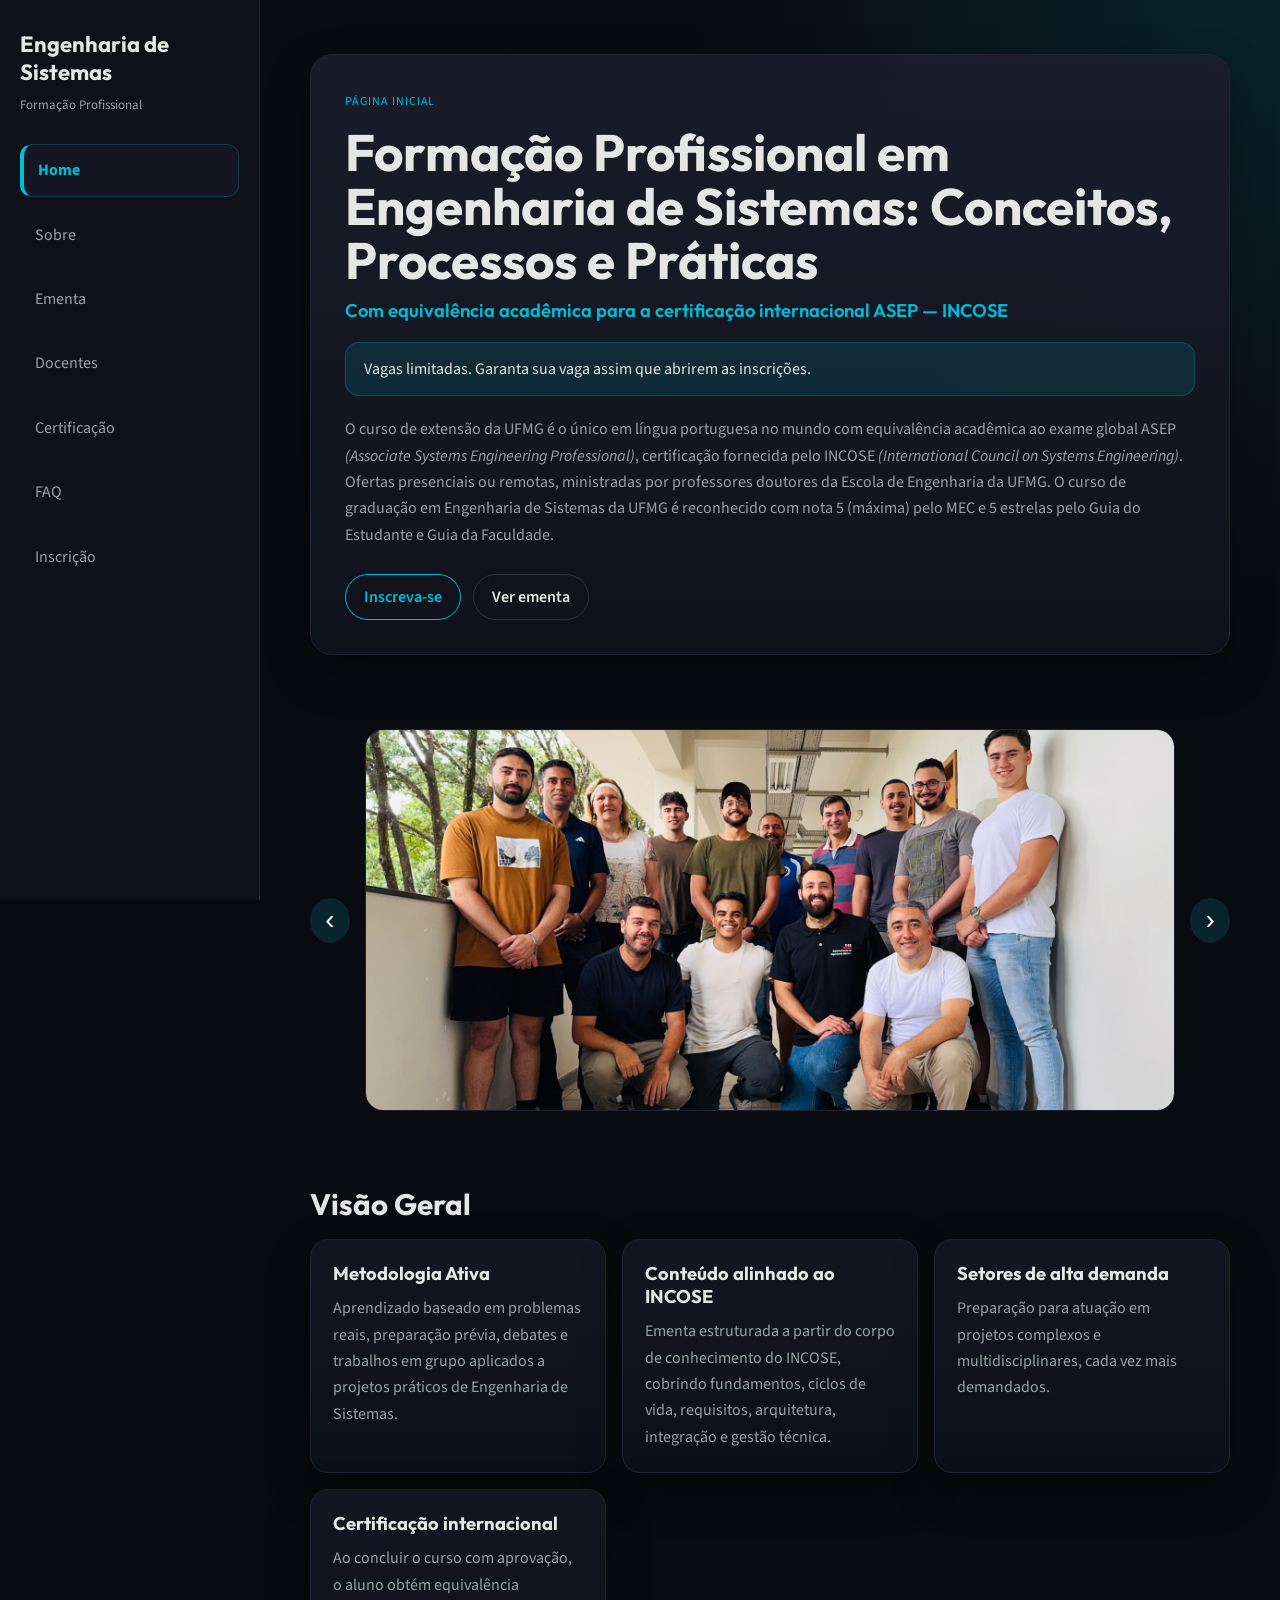
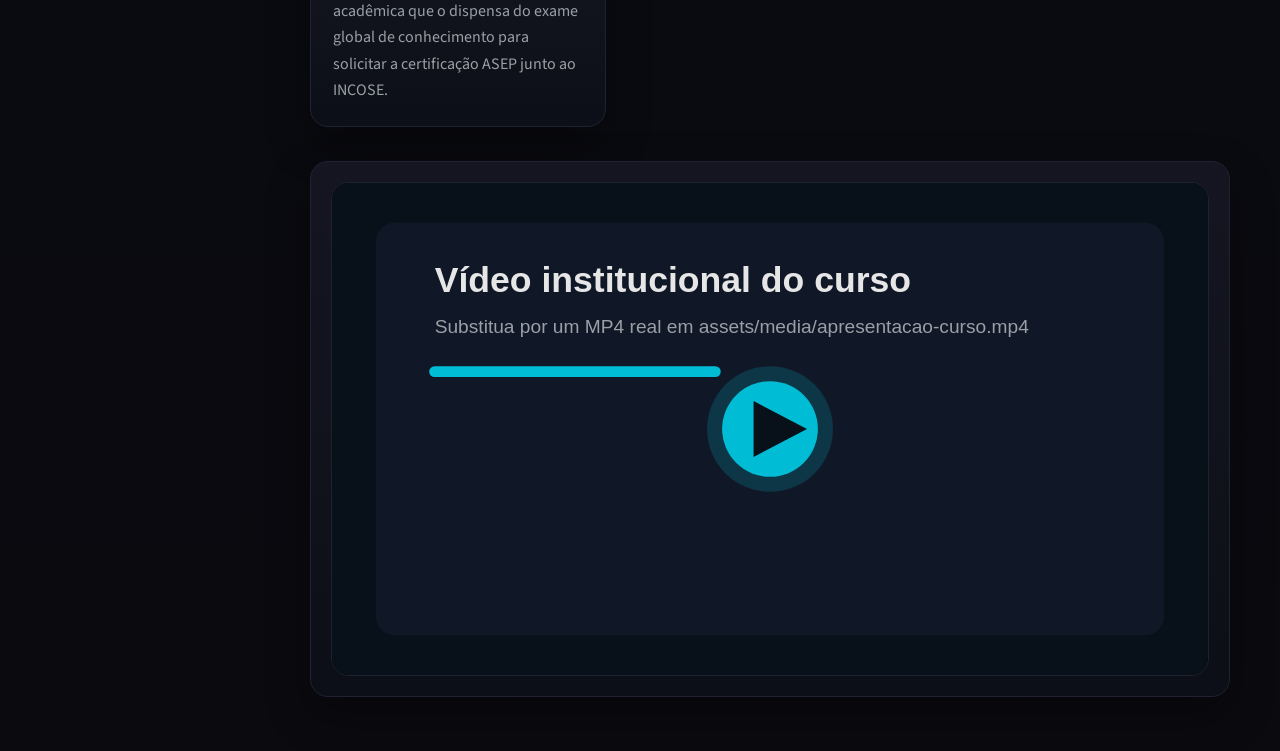
==== index.html @ 612071b4 "Desenvolvimento inicial feito pelo Gabriel" ====
<!DOCTYPE html>
<html lang="pt-BR">
<head>
<meta charset="UTF-8">
<meta name="viewport" content="width=device-width, initial-scale=1.0">
<title>Formação Profissional em Engenharia de Sistemas</title>
<link href="https://fonts.googleapis.com/css2?family=Outfit:wght@400;600;700&family=Source+Sans+3:wght@300;400;600&display=swap" rel="stylesheet">
<link rel="stylesheet" href="assets/css/style.css">
</head>
<body>

<button class="mobile-menu-toggle" type="button" aria-label="Abrir menu">Menu</button>

<aside class="sidebar" id="sidebar">
  <div class="logo">Engenharia de Sistemas</div>
  <div class="subtitle">Formação Profissional</div>

  <ul class="menu">
    <li><a class="active" href="index.html">Home</a></li>
    <li><a href="sobre.html">Sobre</a></li>
    <li><a href="ementa.html">Ementa</a></li>
    <li><a href="docente.html">Docentes</a></li>
    <li><a href="certificacao.html">Certificação</a></li>
    <li><a href="faq.html">FAQ</a></li>
    <li><a href="inscricao.html">Inscrição</a></li>
  </ul>
</aside>

<main class="main">
  <div class="container">
    <div class="content-column">
      <section class="hero visible">
        <span class="eyebrow">Página inicial</span>
        <h1>Formação Profissional em Engenharia de Sistemas: Conceitos, Processos e Práticas</h1>
        <h3>Com equivalência acadêmica para a certificação internacional ASEP — INCOSE</h3>

        <div class="alert">
          Vagas limitadas. Garanta sua vaga assim que abrirem as inscrições.
        </div>

        <p class="lead">
          O curso de extensão da UFMG é o único em língua portuguesa no mundo com equivalência acadêmica ao exame global ASEP <i>(Associate Systems Engineering Professional)</i>, certificação fornecida pelo INCOSE <i>(International Council on Systems Engineering)</i>. Ofertas presenciais ou remotas, ministradas por professores doutores da Escola de Engenharia da UFMG. 
          O curso de graduação em Engenharia de Sistemas da UFMG é reconhecido com nota 5 (máxima) pelo MEC e 5 estrelas pelo Guia do Estudante e Guia da Faculdade.
        </p>

        <div class="actions">
          <a href="inscricao.html" class="btn">Inscreva-se</a>
          <a href="ementa.html" class="btn btn-secondary">Ver ementa</a>
        </div>
      </section>

      <section class="media-section">
        <div class="media-carousel" aria-label="Galeria de imagens do curso">
          
          <button class="carousel-btn prev" type="button" aria-label="Imagem anterior">
            ‹
          </button>
      
          <div class="carousel-track-wrapper">
            <div class="carousel-track">
              
              <article class="media-card">
                <img src="assets/media/1.svg" alt="Ilustração do curso com alunos, docente e trilha formativa">
              </article>
      
              <article class="media-card">
                <img src="assets/media/2.svg" alt="Ilustração de laboratório e integração de sistemas">
              </article>
      
              <article class="media-card">
                <img src="assets/media/3.svg" alt="Imagem adicional do curso">
              </article>
      
              <article class="media-card">
                <img src="assets/media/4.svg" alt="Outra ilustração sobre engenharia de sistemas">
              </article>
      
            </div>
          </div>
      
          <button class="carousel-btn next" type="button" aria-label="Próxima imagem">
            ›
          </button>
      
        </div>
      </section>

      <section>
        <h2>Visão Geral</h2>
        <div class="grid grid-2">
          <article class="card">
            <h3>Metodologia Ativa</h3>
            <p>Aprendizado baseado em problemas reais, preparação prévia, debates e trabalhos em grupo aplicados a projetos práticos de Engenharia de Sistemas.</p>
          </article>
          <article class="card">
            <h3>Conteúdo alinhado ao INCOSE</h3>
            <p>Ementa estruturada a partir do corpo de conhecimento do INCOSE, cobrindo fundamentos, ciclos de vida, requisitos, arquitetura, integração e gestão técnica.</p>
          </article>
          <article class="card">
            <h3>Setores de alta demanda</h3>
            <p>Preparação para atuação em projetos complexos e multidisciplinares, cada vez mais demandados.</p>
          </article>
          <article class="card">
            <h3>Certificação internacional</h3>
            <p>Ao concluir o curso com aprovação, o aluno obtém equivalência acadêmica que o dispensa do exame global de conhecimento para solicitar a certificação ASEP junto ao INCOSE.</p>
          </article>
        </div>
      </section>

      <section>
        <div class="video-showcase card">
          <div class="video-frame">
            <video autoplay muted playsinline loop preload="auto" poster="assets/media/video-poster.svg">
              <source src="assets/media/apresentacao-curso-sem-audio.mp4" type="video/mp4">
            </video>
          </div>
        </div>
      </section>
    </div>

      <!-- <aside class="info-sidebar">
        <div class="info-panel">
          <span class="eyebrow">Informações rápidas</span>
          <div class="next-class-card">
            <span class="next-class-label">Próxima turma</span>
            <h3>Inscrições para 2026/2</h3>
            <p>Em breve mais informações.</p>
          </div>
          <div class="info-list">
            <article class="info-item">
              <span>Período</span>
              <strong>28/02/2026 a 11/07/2026</strong>
            </article>
            <article class="info-item">
              <span>Horário</span>
              <strong>Sábados, 9h às 13h</strong>
            </article>
            <article class="info-item">
              <span>Local</span>
              <strong>Sala 1034 – Escola de Engenharia UFMG - Av. Pres. Antônio Carlos, 6627, Pampulha, Belo Horizonte, MG</strong>
            </article>
            <article class="info-item">
              <span>Formato</span>
              <strong>Presencial</strong>
            </article>
          </div>
        </div>
      </aside> -->
    </div>
  </main>

<script src="assets/js/main.js"></script>
</body>
</html>
---- assets/css/style.css ----
:root {
  --bg: #0a0a0f;
  --bg-soft: #10131c;
  --sidebar: rgba(17, 18, 26, 0.96);

  --card: #151622;
  --card-strong: #1b1d2c;

  --accent: #00bcd4;
  --accent-soft: rgba(0, 188, 212, 0.12);

  --text: #e6e6e6;
  --muted: #9aa0a6;

  --border: #1f2230;
  --shadow: 0 18px 45px rgba(0, 0, 0, 0.28);

  --radius: 18px;
  --radius-soft: 14px;
}

/* ===========================
   RESET GLOBAL
=========================== */

* {
  margin: 0;
  padding: 0;
  box-sizing: border-box;
}

html {
  scroll-behavior: smooth;
}

body {
  font-family: "Source Sans 3", sans-serif;
  background:
    radial-gradient(circle at top right, rgba(0, 188, 212, 0.14), transparent 22%),
    linear-gradient(180deg, #090b10 0%, var(--bg) 100%);
  color: var(--text);
  display: flex;
  min-height: 100vh;
}

/* Imagens padrão */
img {
  max-width: 100%;
  height: auto;
  display: block;
}

/* ===========================
   MENU MOBILE
=========================== */

.mobile-menu-toggle {
  display: none;
  position: fixed;
  top: 18px;
  right: 18px;
  z-index: 1100;

  border: 1px solid rgba(0, 188, 212, 0.55);
  background: rgba(17, 18, 26, 0.92);
  color: var(--accent);

  padding: 10px 14px;
  border-radius: 999px;
  font: inherit;
  cursor: pointer;

  box-shadow: 0 12px 30px rgba(0, 0, 0, 0.25);
}

/* ===========================
   SIDEBAR
=========================== */

.sidebar {
  width: 260px;
  min-height: 100vh;
  background: var(--sidebar);
  backdrop-filter: blur(14px);

  border-right: 1px solid var(--border);
  position: fixed;
  padding: 30px 20px;
  z-index: 900;
}

.logo {
  font-family: "Outfit", sans-serif;
  font-size: 22px;
  font-weight: 700;
  margin-bottom: 10px;
  color: var(--text);
}

.subtitle {
  font-size: 13px;
  color: var(--muted);
  margin-bottom: 30px;
  line-height: 1.4;
}

/* Menu */
.menu {
  list-style: none;
}

.menu li + li {
  margin-top: 12px;
}

.menu a {
  display: block;
  padding: 12px 14px;

  border-radius: 12px;
  text-decoration: none;
  color: var(--muted);

  border: 1px solid transparent;
  transition: background 0.25s, color 0.25s, border-color 0.25s, transform 0.25s;
}

.menu a:hover {
  background: rgba(255, 255, 255, 0.05);
  transform: translateX(2px);
}

.menu a.active {
  background: var(--card);
  color: var(--accent);
  font-weight: 700;
  border-color: rgba(0, 188, 212, 0.24);
  border-left: 4px solid var(--accent);
}

/* ===========================
   CONTEÚDO PRINCIPAL
=========================== */

.main {
  margin-left: 260px;
  padding: 54px 50px;
  width: 100%;
}

.container {
  max-width: 980px;
  margin: 0 auto;
}

/* ===========================
   HOME GRID (LAYOUT)
=========================== */

.home-layout {
  max-width: 1240px;
  display: grid;
  grid-template-columns: minmax(0, 1fr) 320px;
  gap: 28px;
  align-items: start;
}

.content-column {
  min-width: 0;
}

.info-sidebar {
  position: sticky;
  top: 32px;
}

.info-panel {
  background: linear-gradient(180deg, rgba(21, 22, 34, 0.96), rgba(11, 14, 22, 0.96));
  border: 1px solid var(--border);
  border-radius: 24px;
  padding: 24px;
  box-shadow: var(--shadow);
}

.info-panel h2 {
  font-size: 1.45rem;
}

.info-list {
  display: grid;
  gap: 12px;
  margin: 18px 0 20px;
}

.info-item {
  padding: 14px 16px;
  border-radius: 16px;
  background: var(--card);
  border: 1px solid rgba(0, 188, 212, 0.12);
}

.info-item span {
  display: block;
  font-size: 0.84rem;
  text-transform: uppercase;
  letter-spacing: 0.04em;
  color: var(--accent);
  margin-bottom: 6px;
}

.info-item strong {
  font-size: 1rem;
  line-height: 1.45;
}

.next-class-card {
  margin-top: 18px;
  padding: 18px;
  border-radius: 18px;
  background:
    radial-gradient(circle at top right, rgba(0, 188, 212, 0.18), transparent 42%),
    linear-gradient(180deg, rgba(0, 188, 212, 0.12), rgba(21, 22, 34, 0.96));
  border: 1px solid rgba(0, 188, 212, 0.22);
}

.next-class-label {
  display: inline-block;
  font-size: 0.76rem;
  text-transform: uppercase;
  letter-spacing: 0.08em;
  color: var(--accent);
  margin-bottom: 8px;
}

.next-class-card h3 {
  margin-bottom: 8px;
}

.next-class-card p {
  margin-bottom: 16px;
}

/* ===========================
   SECTIONS + ANIMAÇÃO
=========================== */

section {
  margin-top: 34px;
  opacity: 0;
  transform: translateY(28px);
  transition: opacity 0.55s ease, transform 0.55s ease;
}

section.visible {
  opacity: 1;
  transform: translateY(0);
}

/* ===========================
   HERO
=========================== */

.hero {
  margin-top: 0;
  background: linear-gradient(180deg, rgba(27, 29, 44, 0.92), rgba(16, 19, 28, 0.88));
  border: 1px solid var(--border);
  box-shadow: var(--shadow);
  padding: 34px;
  border-radius: 22px;
}

.eyebrow {
  display: inline-block;
  font-size: 12px;
  letter-spacing: 0.08em;
  text-transform: uppercase;
  color: var(--accent);
  margin-bottom: 16px;
}

.hero h1,
h1,
h2,
h3 {
  font-family: "Outfit", sans-serif;
}

.hero h1 {
  font-size: clamp(2.1rem, 4vw, 3.4rem);
  line-height: 1.05;
  margin-bottom: 12px;
}

.hero h3 {
  color: var(--accent);
  font-weight: 600;
  margin-bottom: 18px;
}

.lead,
section p,
li {
  color: var(--muted);
  line-height: 1.65;
}

/* ===========================
   BOTÕES
=========================== */

.actions {
  display: flex;
  flex-wrap: wrap;
  gap: 12px;
  margin-top: 26px;
}

.btn {
  padding: 11px 18px;
  border: 1px solid var(--accent);
  color: var(--accent);
  text-decoration: none;
  border-radius: 999px;
  transition: background 0.25s, color 0.25s, transform 0.25s;
  font-weight: 600;
}

.btn:hover {
  background: var(--accent);
  color: #031015;
  transform: translateY(-1px);
}

.btn-secondary {
  border-color: rgba(255, 255, 255, 0.14);
  color: var(--text);
}

.btn-secondary:hover {
  background: var(--card);
  color: var(--text);
}

/* ===========================
   TIPOGRAFIA
=========================== */

h2 {
  font-size: 1.85rem;
  margin-bottom: 16px;
}

h3 {
  font-size: 1.15rem;
  margin-bottom: 10px;
}

/* ===========================
   GRID
=========================== */

.grid {
  display: grid;
  gap: 16px;
}

.grid-2 {
  grid-template-columns: repeat(auto-fit, minmax(250px, 1fr));
}

/* ===========================
   CARD PADRÃO
=========================== */

.card {
  background: linear-gradient(180deg, rgba(21, 22, 34, 0.98), rgba(13, 15, 24, 0.98));
  padding: 22px;
  border-radius: var(--radius);
  border: 1px solid var(--border);
  box-shadow: var(--shadow);
  transition: transform 0.25s, border-color 0.25s;
}

.card:hover {
  border-color: rgba(0, 188, 212, 0.3);
  transform: translateY(-3px);
}

/* Links dentro do card */
.card h3 a {
  color: #ffffff;
  text-decoration: none;
}

.card h3 a:hover {
  text-decoration: underline;
  opacity: 0.85;
}

/* ===========================
   CARD LATERAL COM IMAGEM
=========================== */

.card-side {
  display: grid;
  grid-template-columns: 1.45fr 1fr;
  gap: 22px;
  align-items: center;
}

.card-side .card-text {
  min-width: 0;
}

.card-side .card-image img {
  width: 100%;
  height: 240px;
  object-fit: cover;
  border-radius: 16px;
  border: 1px solid rgba(255, 255, 255, 0.06);
}

/* ===========================
   CARD DE ATENÇÃO
=========================== */

.card-warning {
  background: linear-gradient(180deg, rgba(255, 245, 200, 0.95), rgba(255, 235, 160, 0.9));
  border: 1px solid rgba(255, 210, 80, 0.75);
  box-shadow: 0 18px 45px rgba(0, 0, 0, 0.28);
  color: #2c2300;
}

.card-warning p {
  color: rgba(44, 35, 0, 0.85);
}

.card-warning h3 {
  color: #8a5b00;
  font-weight: 800;
}

.card-warning strong {
  color: #5e3c00;
}

/* ===========================
   GALERIA / MEDIA CARD
=========================== */

.media-gallery {
  display: grid;
  gap: 18px;
}

.media-card {
  overflow: hidden;
  border-radius: 22px;
  border: 1px solid var(--border);
  background: linear-gradient(180deg, rgba(21, 22, 34, 0.98), rgba(13, 15, 24, 0.98));
  box-shadow: var(--shadow);
}

.media-card img {
  transform: translateZ(0);
  -webkit-transform: translateZ(0);
}

.media-card img,
.graphic-panel img {
  width: 100%;
  height: auto;
}

/* Texto da media */
.media-copy {
  padding: 20px 22px 22px;
}

/* ===========================
   VÍDEO
=========================== */

.video-showcase {
  padding: 20px;
}

.video-frame {
  overflow: hidden;
  border-radius: 18px;
  border: 1px solid var(--border);
  background: #07090d;
}

.video-frame video {
  display: block;
  width: 100%;
  aspect-ratio: 16 / 9;
  background: #05070b;
}

.video-copy {
  margin-top: 16px;
}

/* ===========================
   GRÁFICOS / MÉTRICAS
=========================== */

.graphic-panel {
  display: flex;
  flex-direction: column;
  gap: 16px;
}

.mini-metrics {
  display: grid;
  grid-template-columns: repeat(3, 1fr);
  gap: 12px;
}

.mini-metrics div {
  padding: 18px 12px;
  border-radius: 16px;
  text-align: center;
  background: linear-gradient(180deg, rgba(0, 188, 212, 0.12), rgba(255, 255, 255, 0.02));
  border: 1px solid rgba(0, 188, 212, 0.18);
}

.mini-metrics strong {
  display: block;
  font-family: "Outfit", sans-serif;
  font-size: 1.7rem;
  color: var(--accent);
}

.mini-metrics span {
  font-size: 0.9rem;
  color: var(--muted);
}

/* ===========================
   BADGES
=========================== */

.badge-row {
  display: flex;
  flex-wrap: wrap;
  gap: 10px;
  margin-top: 18px;
}

.badge {
  display: inline-block;
  padding: 7px 12px;
  border: 1px solid rgba(0, 188, 212, 0.45);
  background: var(--accent-soft);
  border-radius: 999px;
  font-size: 12px;
  color: var(--accent);
}

/* ===========================
   ALERTA
=========================== */

.alert {
  background: rgba(0, 188, 212, 0.12);
  padding: 15px 18px;
  border-radius: 14px;
  margin-top: 20px;
  margin-bottom: 20px;
  color: var(--text);
  border: 1px solid rgba(0, 188, 212, 0.25);
}

/* ===========================
   LISTAS
=========================== */

.list {
  padding-left: 20px;
  margin-top: 8px;
}

.list li + li {
  margin-top: 8px;
}

/* ===========================
   FAQ
=========================== */

.faq-item {
  background: var(--card);
  border: 1px solid var(--border);
  border-radius: 14px;
  padding: 16px 18px;
  cursor: pointer;
  box-shadow: var(--shadow);
  transition: transform 0.25s, border-color 0.25s;
}

.faq-item:hover {
  transform: translateY(-2px);
  border-color: rgba(0, 188, 212, 0.25);
}

.faq-item + .faq-item {
  margin-top: 14px;
}

.faq-item h4 {
  font-family: "Outfit", sans-serif;
  font-size: 1rem;
}

.faq-answer {
  max-height: 0;
  overflow: hidden;
  transition: max-height 0.35s ease, margin-top 0.35s ease;
  color: var(--muted);
}

.faq-item.active .faq-answer {
  max-height: 240px;
  margin-top: 12px;
}

.page-intro {
  margin-bottom: 18px;
}

/* ===========================
   DOCENTES
=========================== */

.teacher-list {
  display: flex;
  flex-direction: column;
  gap: 16px;
}

.teacher-item {
  border-radius: 18px;
  overflow: hidden;
  border: 1px solid var(--border);
  background: linear-gradient(180deg, rgba(21, 22, 34, 0.98), rgba(13, 15, 24, 0.98));
  box-shadow: var(--shadow);
  transition: border-color 0.25s, transform 0.25s;
}

.teacher-item:hover {
  border-color: rgba(0, 188, 212, 0.28);
  transform: translateY(-2px);
}

.teacher-summary {
  display: flex;
  align-items: center;
  gap: 14px;
  padding: 16px 18px;
  cursor: pointer;
  list-style: none;
}

.teacher-summary::-webkit-details-marker {
  display: none;
}

.teacher-photo {
  width: 58px;
  height: 58px;
  border-radius: 50%;
  overflow: hidden;
  flex-shrink: 0;
  background: var(--card-strong);
  border: 2px solid rgba(0, 188, 212, 0.22);

  display: flex;
  align-items: center;
  justify-content: center;
}

.teacher-photo img {
  width: 100%;
  height: 100%;
  object-fit: cover;
}

.teacher-basic {
  min-width: 0;
  flex: 1;
}

.teacher-basic h3 {
  margin: 0;
  font-size: 1.05rem;
  color: var(--text);
  white-space: nowrap;
  overflow: hidden;
  text-overflow: ellipsis;
}

.teacher-basic .role {
  margin-top: 4px;
  font-size: 0.9rem;
  color: var(--accent);
  opacity: 0.85;
  white-space: nowrap;
  overflow: hidden;
  text-overflow: ellipsis;
}

.teacher-details {
  padding: 0 18px 18px 18px;
  color: var(--muted);
  line-height: 1.65;
}

.teacher-details p {
  margin-bottom: 12px;
}

.teacher-link a {
  color: var(--accent);
  text-decoration: none;
  word-break: break-word;
}

.teacher-link a:hover {
  text-decoration: underline;
}

.teacher-item[open] .teacher-summary {
  border-bottom: 1px solid rgba(255, 255, 255, 0.06);
}

/* ===========================
   TIMELINE
=========================== */

.timeline {
  display: flex;
  flex-direction: column;
  gap: 18px;
  margin-top: 10px;
}

.timeline-item {
  display: flex;
  align-items: flex-start;
  gap: 14px;
}

.timeline-dot {
  width: 12px;
  height: 12px;
  border-radius: 999px;
  background: var(--accent);
  margin-top: 6px;
  flex-shrink: 0;
}

.timeline-line {
  height: 1px;
  background: rgba(255, 255, 255, 0.08);
  margin-left: 6px;
}

.timeline-content h3 {
  margin: 0;
  font-size: 1.05rem;
}

.timeline-content p {
  margin: 4px 0 0;
  color: var(--muted);
}

/* ===========================
   PREÇO / DIVISOR
=========================== */

.price {
  font-size: 1.4rem;
  margin-top: 10px;
  margin-bottom: 8px;
}

.divider {
  height: 1px;
  width: 100%;
  background: rgba(255, 255, 255, 0.08);
  margin: 14px 0;
}

/* ===========================
   CHECKLIST / PARCELAS
=========================== */

.checklist {
  list-style: none;
  padding: 0;
  margin: 0;
  display: grid;
  gap: 10px;
}

.checklist li {
  display: flex;
  gap: 10px;
  align-items: flex-start;
  color: var(--muted);
  line-height: 1.4;
}

.checklist li::before {
  content: "✔";
  color: var(--accent);
  font-weight: 700;
}

.installments {
  display: grid;
  gap: 10px;
  margin-top: 16px;
}

.installment {
  display: flex;
  justify-content: space-between;
  align-items: center;
  padding: 10px 12px;
  border-radius: 12px;
  background: rgba(255, 255, 255, 0.04);
  border: 1px solid rgba(255, 255, 255, 0.06);
  font-size: 0.95rem;
}

.installment span {
  color: var(--muted);
}

/* ===========================
   CARROSSEL DE IMAGENS
=========================== */

.media-section {
  width: 100%;
  padding: 40px 0;
}

.media-carousel {
  width: 100%;
  max-width: 1100px;
  margin: auto;
  position: relative;

  display: flex;
  align-items: center;
  gap: 15px;
}

.carousel-track-wrapper {
  overflow: hidden;
  width: 100%;
  border-radius: 18px;
  -webkit-transform: translateZ(0);
}

.carousel-track {
  display: flex;
  gap: 20px;
  transition: transform 0.5s ease;
}

.media-card {
  min-width: 100%;
  flex-shrink: 0;
  border-radius: 18px;
  overflow: hidden;
  background: rgba(255, 255, 255, 0.03);
}

.media-card img {
  width: 100%;
  height: 380px;
  object-fit: cover;
}

/* Botões do carrossel */
.carousel-btn {
  width: 45px;
  height: 45px;
  border-radius: 50%;
  border: none;
  cursor: pointer;
  font-size: 28px;

  background: rgba(0, 188, 212, 0.15);
  color: white;

  transition: 0.3s;
}

.carousel-btn:hover {
  background: rgba(0, 188, 212, 0.35);
}

/* ===========================
   EQUIVALÊNCIA IMG
=========================== */

.equivalencia-img {
  width: 100%;
  max-width: 100%;
  margin-top: 18px;

  background: var(--card);
  border: 1px solid rgba(255, 255, 255, 0.08);
  border-radius: 18px;
  padding: 18px;

  display: flex;
  justify-content: center;
  align-items: center;

  overflow: hidden;
}

.equivalencia-img img {
  width: 100%;
  max-width: 900px;
  max-height: 520px;
  object-fit: contain;
}

/* ===========================
   MÓDULOS
=========================== */

.grid-modulos {
  display: grid;
  grid-template-columns: repeat(2, minmax(0, 1fr));
  gap: 14px;
  padding: 4px 0 8px;
}

.card-modulo {
  background: #ffffff;
  border: 0.5px solid #e0e0e0;
  border-radius: 12px;
  padding: 1rem 1.25rem;
  border-top: 3px solid var(--accent);
}

.card-modulo h3 {
  font-size: 14px;
  font-weight: 500;
  margin: 0 0 10px;
  color: #1a1a1a;
  line-height: 1.4;
}

.card-modulo ul {
  margin: 0;
  padding: 0;
  list-style: none;

  display: flex;
  flex-direction: column;
  gap: 6px;
}

.card-modulo ul li {
  font-size: 13px;
  color: #555555;
  padding-left: 14px;
  position: relative;
  line-height: 1.4;
}

.card-modulo ul li::before {
  content: "";
  position: absolute;
  left: 0;
  top: 7px;
  width: 5px;
  height: 5px;
  border-radius: 50%;
  background: var(--accent);
  opacity: 0.7;
}

.card-modulo-full {
  grid-column: 1 / -1;
}

.card-modulo-full ul {
  display: grid;
  grid-template-columns: repeat(2, minmax(0, 1fr));
  gap: 6px 24px;
}

.contact-grid {
  display: grid;
  grid-template-columns: repeat(3, 1fr);
  gap: 14px;
  margin-top: 14px;
}

.contact-card {
  display: flex;
  align-items: center;
  gap: 12px;
  padding: 16px 16px;
  border-radius: 16px;
  background: rgba(255, 255, 255, 0.04);
  border: 1px solid rgba(255, 255, 255, 0.08);
  text-decoration: none;
  transition: transform 0.2s ease, border 0.2s ease, background 0.2s ease;
}

.contact-card:hover {
  transform: translateY(-3px);
  background: rgba(0, 188, 212, 0.08);
  border: 1px solid rgba(0, 188, 212, 0.28);
}

.contact-icon {
  width: 46px;
  height: 46px;
  display: flex;
  align-items: center;
  justify-content: center;
  border-radius: 14px;
  font-size: 20px;
  background: rgba(0, 188, 212, 0.12);
  border: 1px solid rgba(0, 188, 212, 0.22);
  flex-shrink: 0;
}

.contact-info {
  display: flex;
  flex-direction: column;
  gap: 3px;
}

.contact-title {
  font-size: 0.85rem;
  color: rgba(255, 255, 255, 0.7);
}

.contact-info strong {
  font-size: 1rem;
  color: #fff;
  font-weight: 600;
}

.contact-arrow {
  margin-left: auto;
  font-size: 18px;
  color: rgba(0, 188, 212, 0.8);
  opacity: 0.8;
  transition: transform 0.2s ease;
}

.contact-card:hover .contact-arrow {
  transform: translateX(3px);
}

/* Responsivo */
@media (max-width: 900px) {
  .contact-grid {
    grid-template-columns: 1fr;
  }
}

/* ===========================
   RESPONSIVO
=========================== */

@media (max-width: 900px) {
  .home-layout {
      grid-template-columns: 1fr;
  }
  
  .info-sidebar {
      display: none;
  }

  .mobile-menu-toggle {
    display: inline-flex;
  }

  .sidebar {
    transform: translateX(-100%);
    transition: transform 0.25s ease;
    z-index: 1000;
  }

  .sidebar.open {
    transform: translateX(0);
  }

  .main {
    margin-left: 0;
    padding: 76px 20px 28px;
  }

  .hero {
    padding: 24px;
  }

  .mini-metrics {
    grid-template-columns: 1fr;
  }

  .card-side {
    grid-template-columns: 1fr;
  }

  .card-side .card-image img {
    height: 200px;
  }
}

@media (max-width: 768px) {
  .teacher-summary {
    padding: 14px 14px;
  }

  .teacher-photo {
    width: 54px;
    height: 54px;
  }

  .teacher-basic h3 {
    font-size: 1rem;
  }
}

@media (max-width: 600px) {
  .grid-modulos {
    grid-template-columns: 1fr;
  }

  .card-modulo-full ul {
    grid-template-columns: 1fr;
  }
}

@media (max-width: 480px) {
  .teacher-photo {
    width: 50px;
    height: 50px;
  }

  h2 {
    font-size: 1.55rem;
  }
}

@media (max-width: 900px) {
  .info-sidebar {
    display: none !important;
  }
}

@media (max-width: 768px) {
  .media-card img {
    height: auto;
    max-height: 320px;
    object-fit: contain;
    background: #07090d; /* evita fundo vazio feio */
  }
}

/* SAFARI FIX - esconder info sidebar no celular */
@media screen and (max-width: 900px) {
  aside.info-sidebar {
    display: none !important;
    visibility: hidden !important;
    height: 0 !important;
    overflow: hidden !important;
  }
}

/* SAFARI FIX - bug de zoom em imagens com transform */
.carousel-track-wrapper,
.carousel-track,
.media-card img {
  -webkit-transform: translateZ(0);
  transform: translateZ(0);
  -webkit-backface-visibility: hidden;
  backface-visibility: hidden;
}
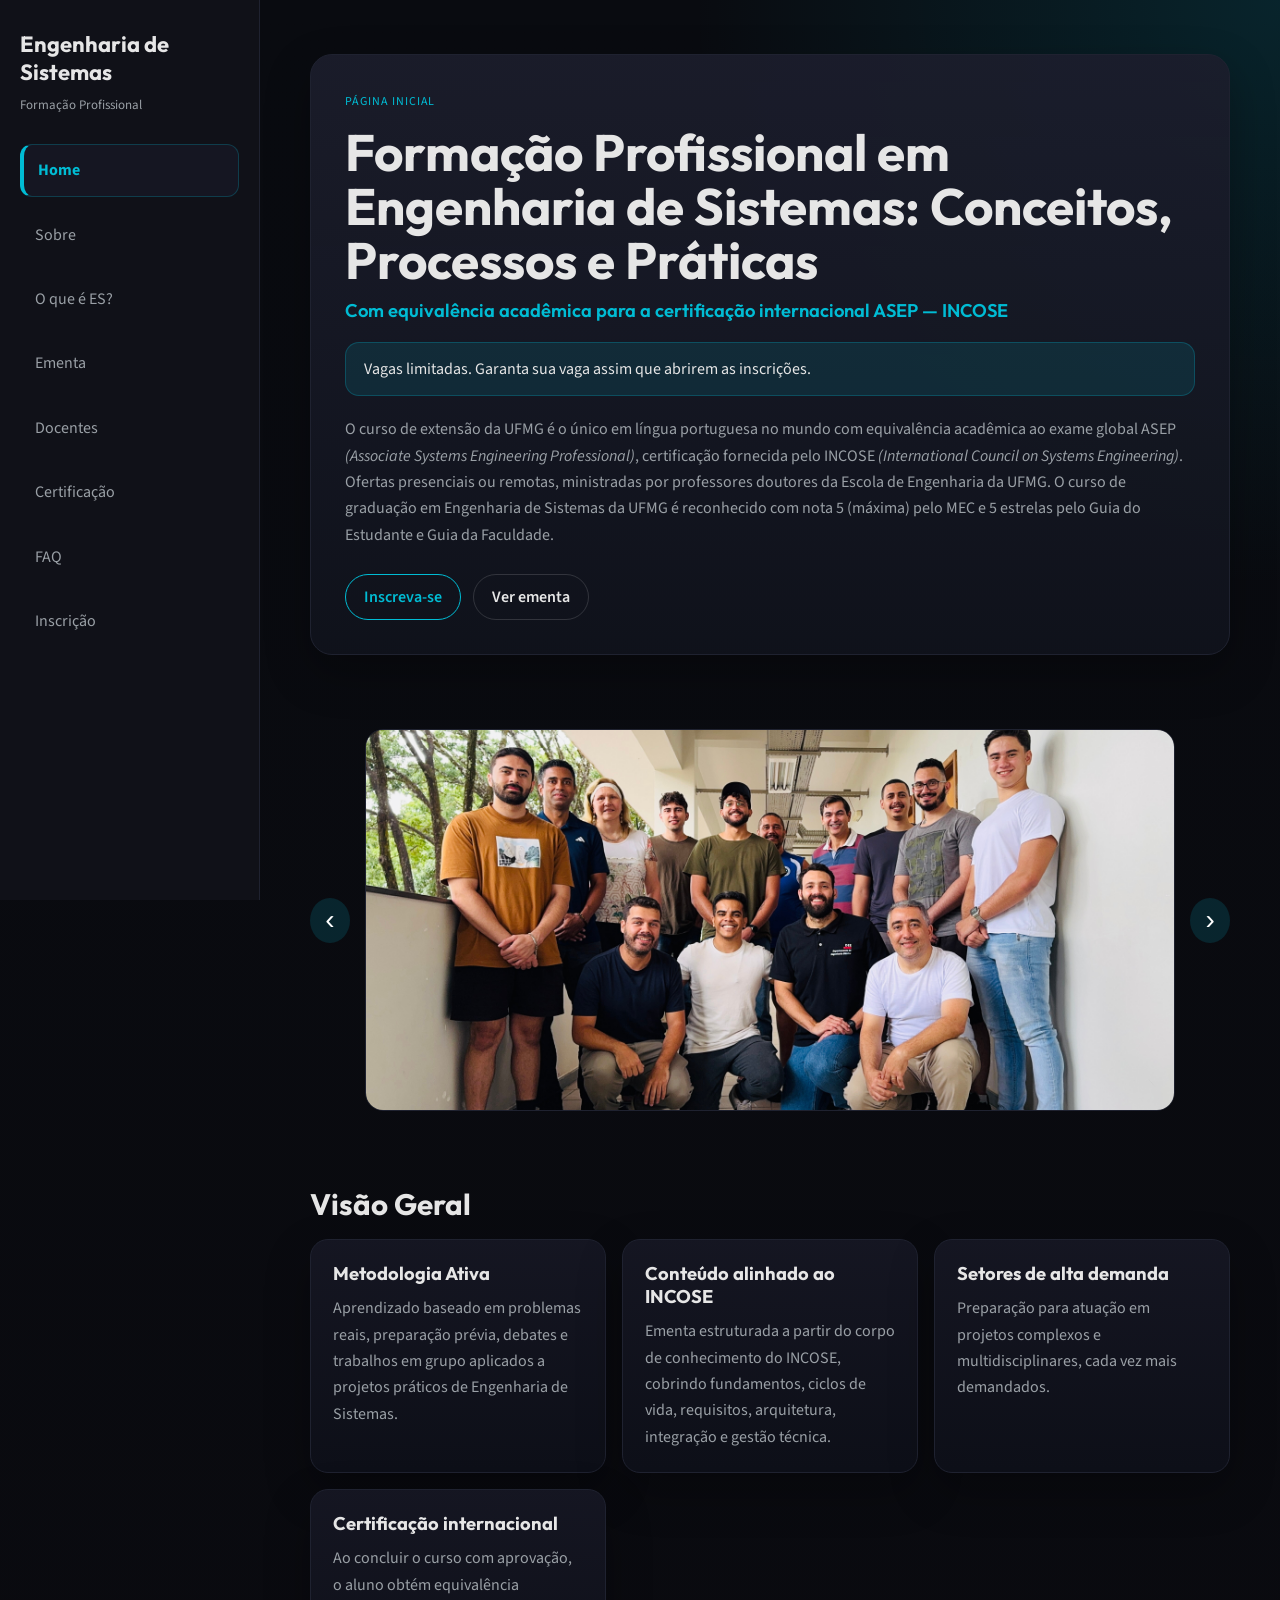
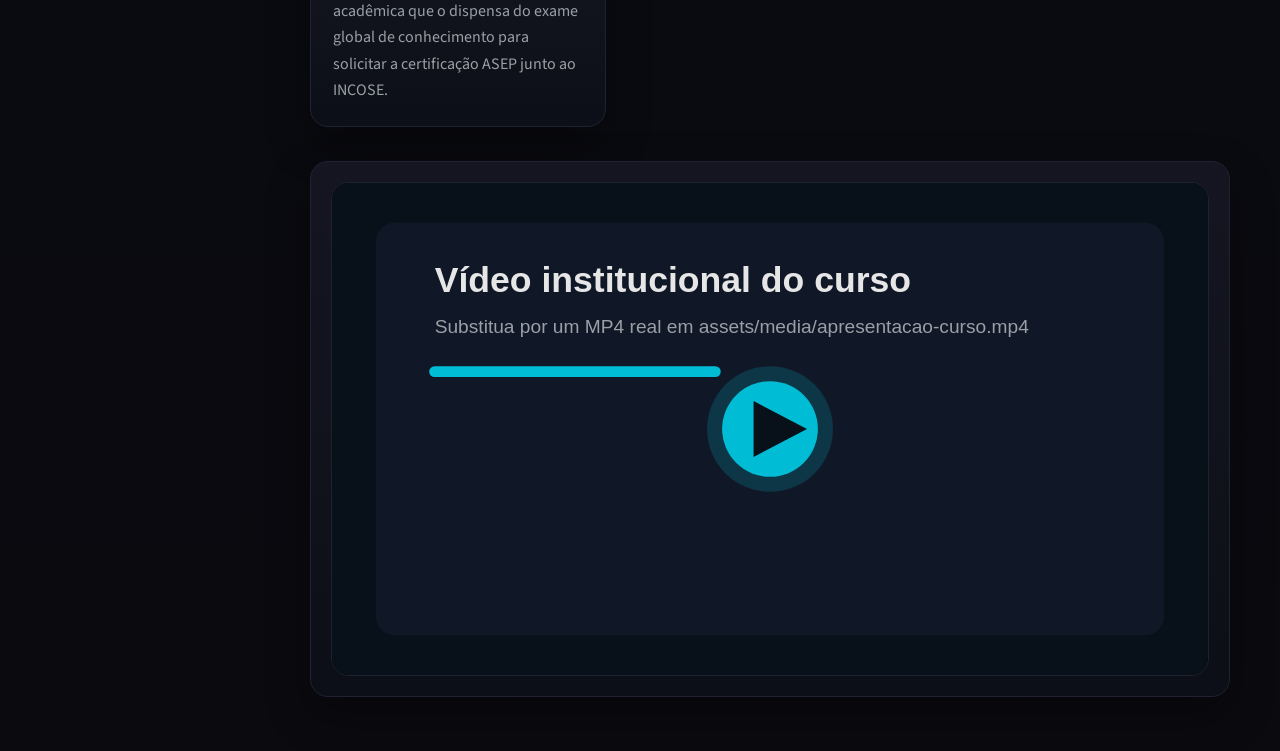
==== commit e703aa83: "Adição da página sobre o que é engenharia de sistemas'" ====
--- a/index.html
+++ b/index.html
@@ -18,6 +18,7 @@
   <ul class="menu">
     <li><a class="active" href="index.html">Home</a></li>
     <li><a href="sobre.html">Sobre</a></li>
+    <li><a href="oque.html">O que é ES?</a></li>
     <li><a href="ementa.html">Ementa</a></li>
     <li><a href="docente.html">Docentes</a></li>
     <li><a href="certificacao.html">Certificação</a></li>
--- a/assets/css/style.css
+++ b/assets/css/style.css
@@ -244,6 +244,11 @@
    SECTIONS + ANIMAÇÃO
 =========================== */
 
+blockquote {
+  margin-top: 28px;
+  margin-bottom: 28px;
+}
+
 section {
   margin-top: 34px;
   opacity: 0;
@@ -364,6 +369,13 @@
   gap: 16px;
 }
 
+.card-grid {
+  display: grid;
+  grid-template-columns: repeat(auto-fit, minmax(220px, 1fr));
+  gap: 24px;
+  margin-top: 20px;
+}
+
 .grid-2 {
   grid-template-columns: repeat(auto-fit, minmax(250px, 1fr));
 }
@@ -548,6 +560,32 @@
   flex-wrap: wrap;
   gap: 10px;
   margin-top: 18px;
+}
+
+.referencias {
+  list-style: none;
+  padding: 0;
+  margin-top: 16px;
+  display: flex;
+  flex-direction: column;
+  gap: 12px;
+}
+
+.referencias li {
+  font-size: 14px;
+  color: var(--muted);
+  padding-left: 16px;
+  border-left: 2px solid var(--border);
+  line-height: 1.6;
+}
+
+.referencias a {
+  color: var(--accent);
+  text-decoration: none;
+}
+
+.referencias a:hover {
+  text-decoration: underline;
 }
 
 .badge {
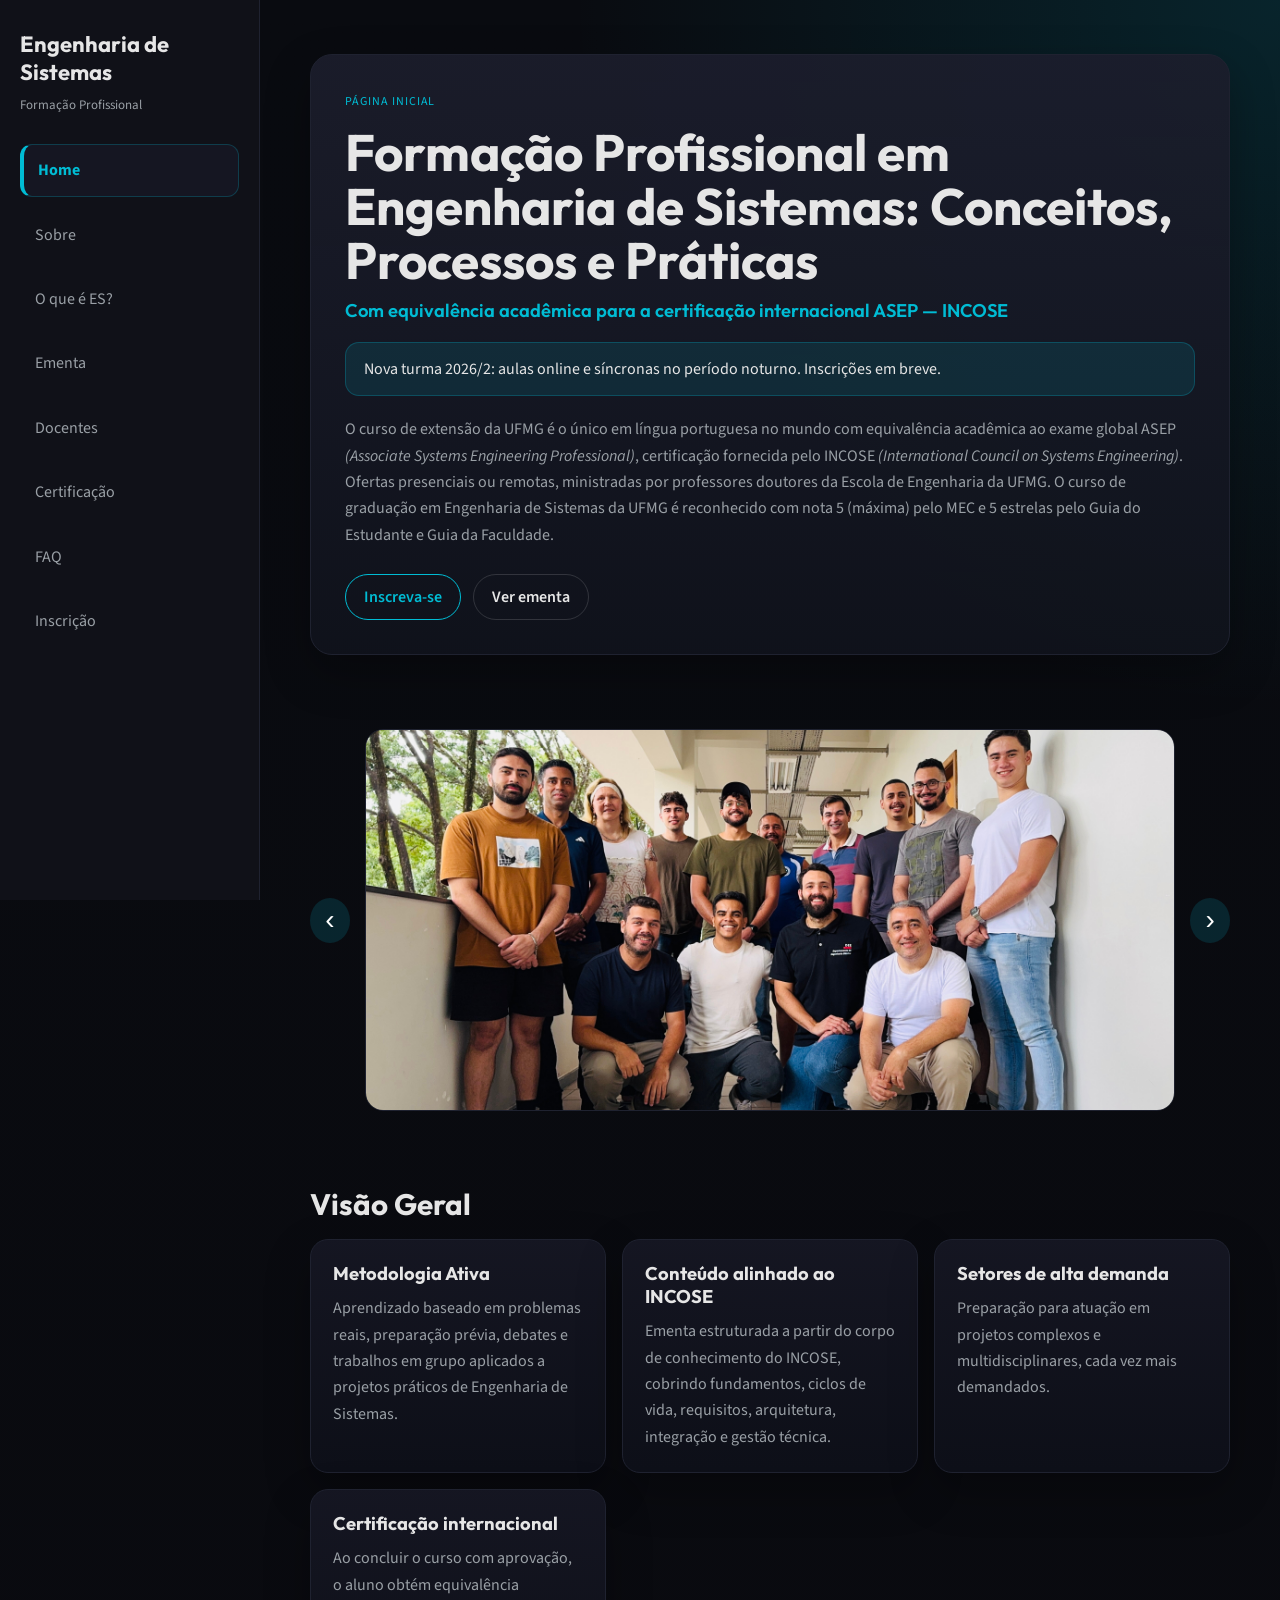
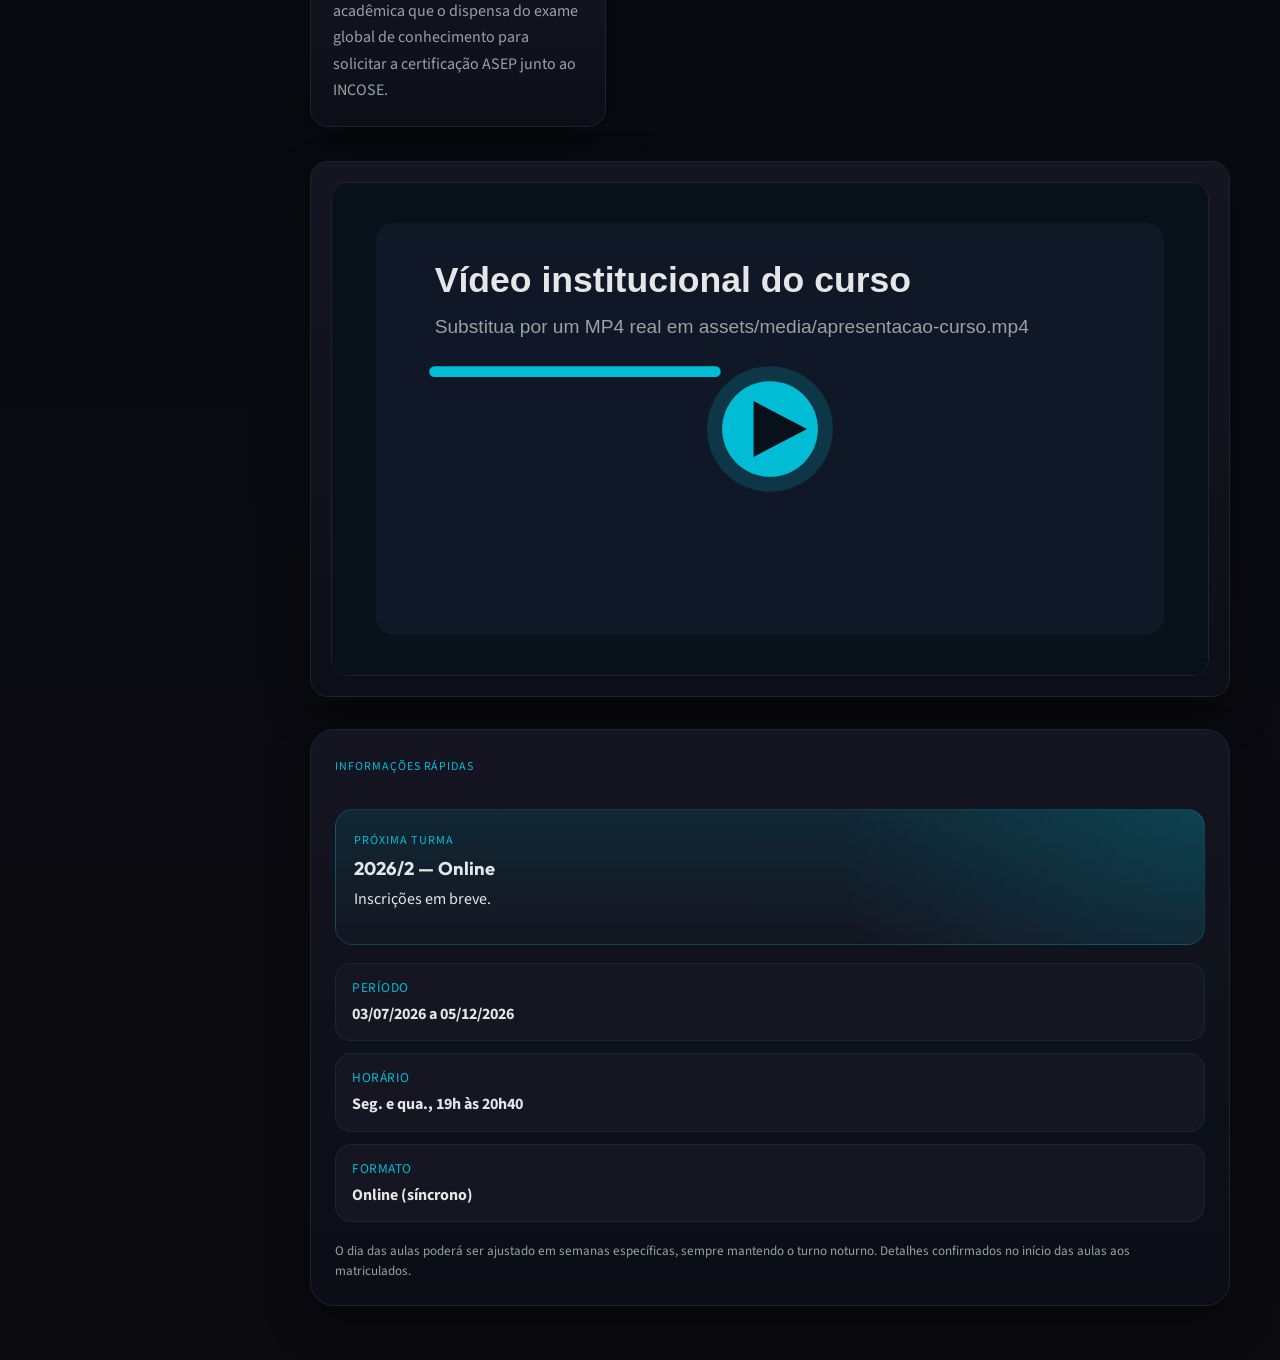
==== commit 3e5eebda: "Adicionei novas informações sobre a nova oferta" ====
--- a/index.html
+++ b/index.html
@@ -36,7 +36,7 @@
         <h3>Com equivalência acadêmica para a certificação internacional ASEP — INCOSE</h3>
 
         <div class="alert">
-          Vagas limitadas. Garanta sua vaga assim que abrirem as inscrições.
+          Nova turma 2026/2: aulas online e síncronas no período noturno. Inscrições em breve.
         </div>
 
         <p class="lead">
@@ -119,34 +119,31 @@
       </section>
     </div>
 
-      <!-- <aside class="info-sidebar">
+      <aside class="info-sidebar">
         <div class="info-panel">
           <span class="eyebrow">Informações rápidas</span>
           <div class="next-class-card">
             <span class="next-class-label">Próxima turma</span>
-            <h3>Inscrições para 2026/2</h3>
-            <p>Em breve mais informações.</p>
+            <h3>2026/2 — Online</h3>
+            <p>Inscrições em breve.</p>
           </div>
           <div class="info-list">
             <article class="info-item">
               <span>Período</span>
-              <strong>28/02/2026 a 11/07/2026</strong>
+              <strong>03/07/2026 a 05/12/2026</strong>
             </article>
             <article class="info-item">
               <span>Horário</span>
-              <strong>Sábados, 9h às 13h</strong>
-            </article>
-            <article class="info-item">
-              <span>Local</span>
-              <strong>Sala 1034 – Escola de Engenharia UFMG - Av. Pres. Antônio Carlos, 6627, Pampulha, Belo Horizonte, MG</strong>
+              <strong>Seg. e qua., 19h às 20h40</strong>
             </article>
             <article class="info-item">
               <span>Formato</span>
-              <strong>Presencial</strong>
+              <strong>Online (síncrono)</strong>
             </article>
           </div>
+          <p style="font-size: 0.82rem; color: var(--muted); margin-top: 14px; line-height: 1.5;">O dia das aulas poderá ser ajustado em semanas específicas, sempre mantendo o turno noturno. Detalhes confirmados no início das aulas aos matriculados.</p>
         </div>
-      </aside> -->
+      </aside>
     </div>
   </main>
 
--- a/assets/css/style.css
+++ b/assets/css/style.css
@@ -172,6 +172,7 @@
 .info-sidebar {
   position: sticky;
   top: 32px;
+  margin-top: 32px;
 }
 
 .info-panel {
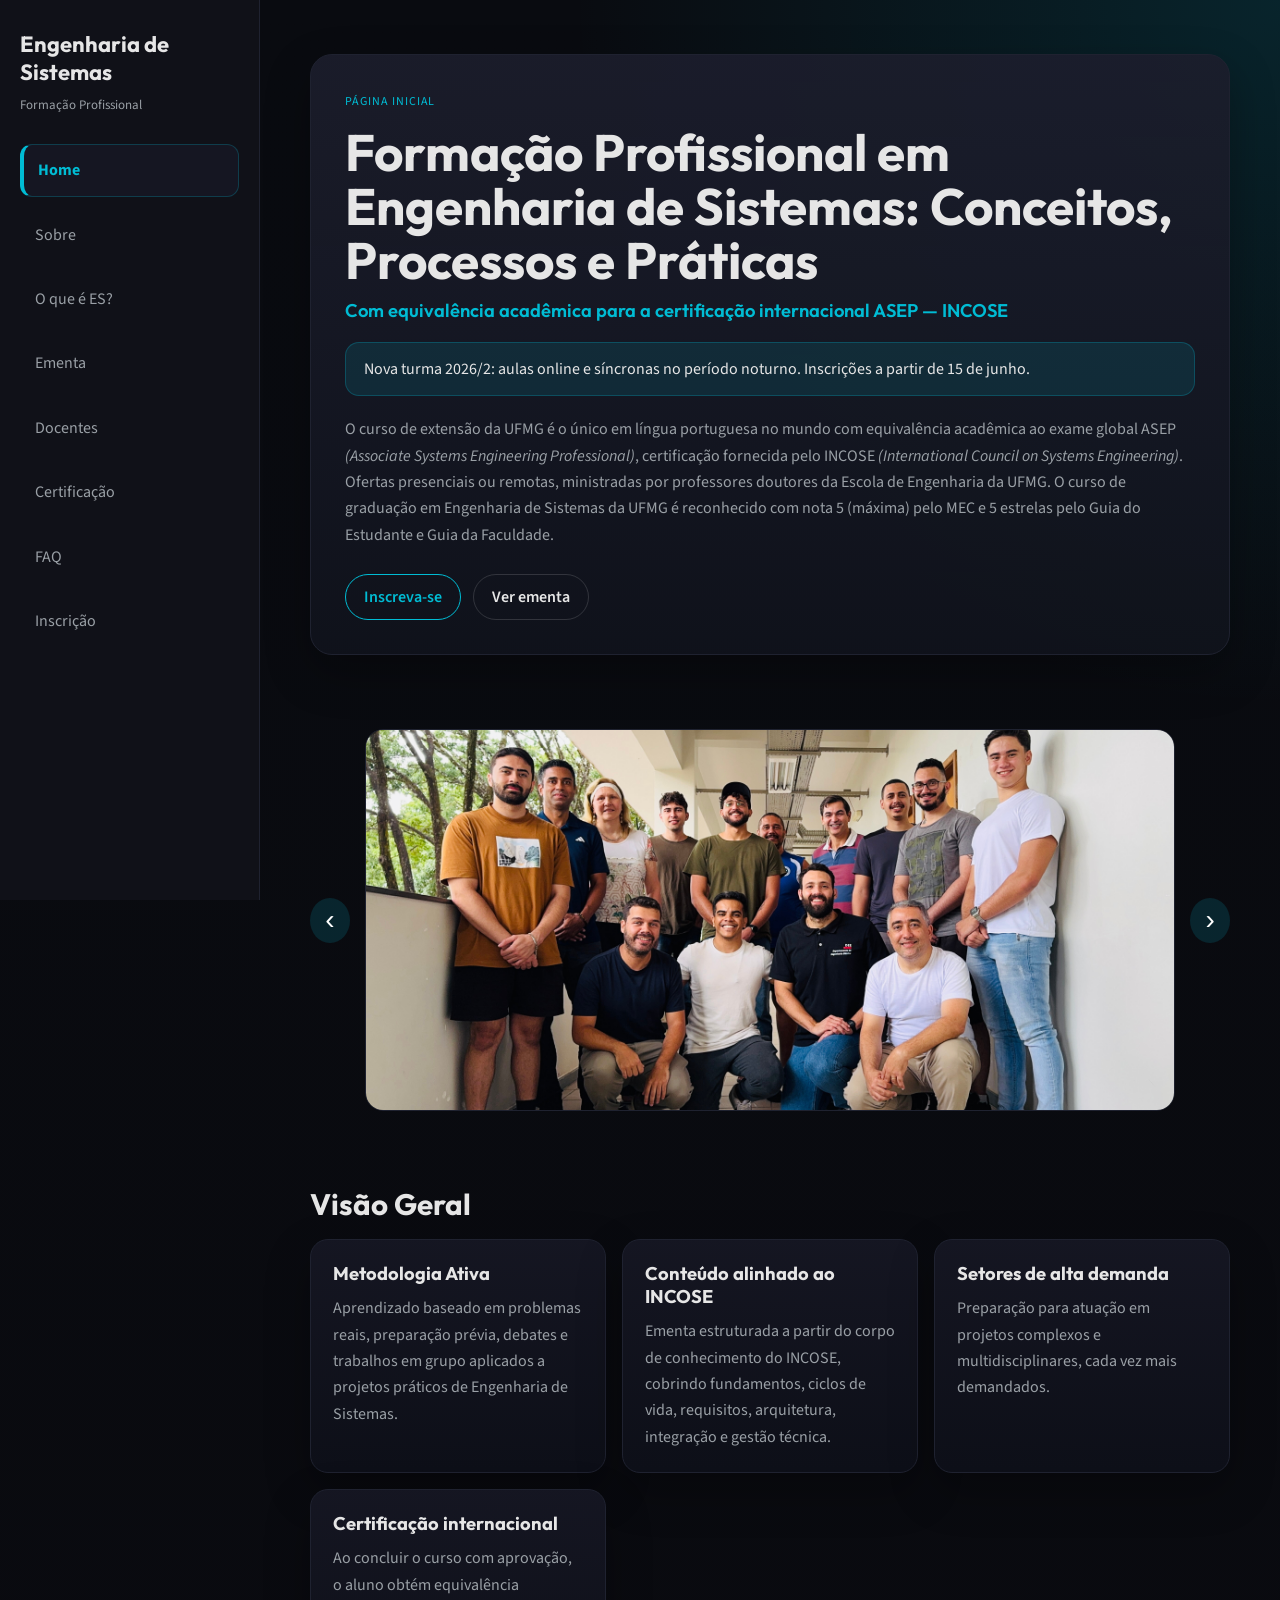
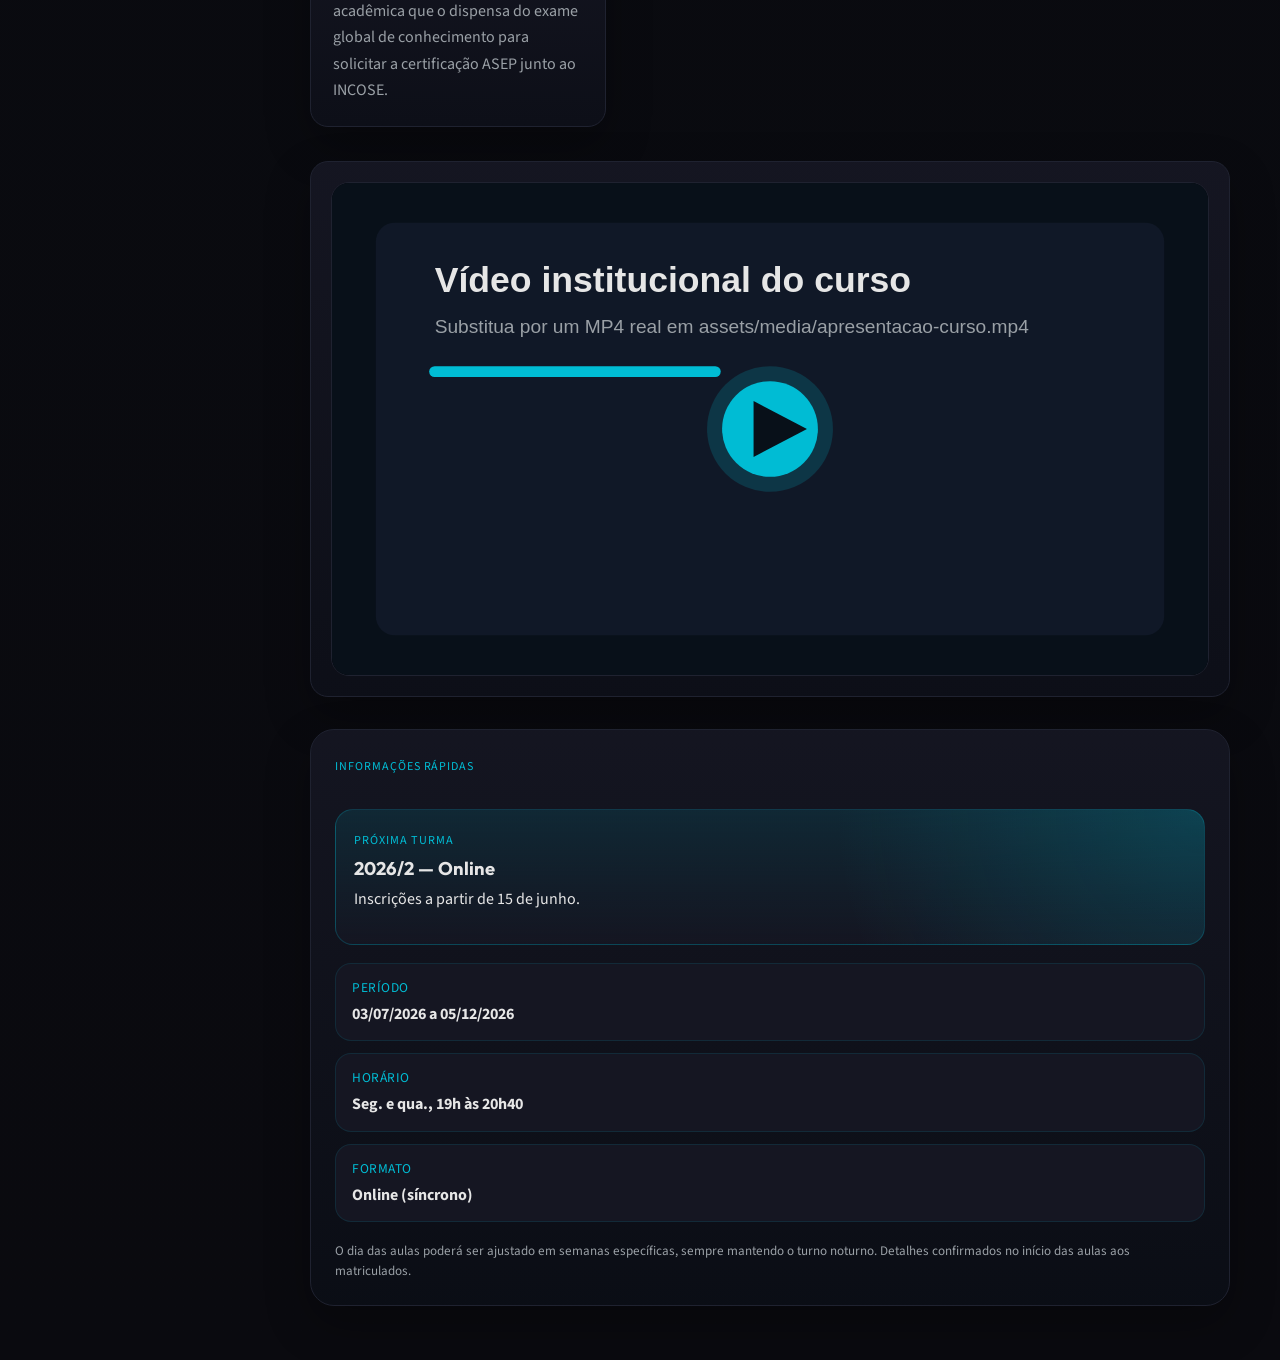
==== commit 49c5f650: "Inserindo link de incrição" ====
--- a/index.html
+++ b/index.html
@@ -36,7 +36,7 @@
         <h3>Com equivalência acadêmica para a certificação internacional ASEP — INCOSE</h3>
 
         <div class="alert">
-          Nova turma 2026/2: aulas online e síncronas no período noturno. Inscrições em breve.
+          Nova turma 2026/2: aulas online e síncronas no período noturno. Inscrições a partir de 15 de junho.
         </div>
 
         <p class="lead">
@@ -125,7 +125,7 @@
           <div class="next-class-card">
             <span class="next-class-label">Próxima turma</span>
             <h3>2026/2 — Online</h3>
-            <p>Inscrições em breve.</p>
+            <p>Inscrições a partir de 15 de junho.</p>
           </div>
           <div class="info-list">
             <article class="info-item">
@@ -150,3 +150,4 @@
 <script src="assets/js/main.js"></script>
 </body>
 </html>
+
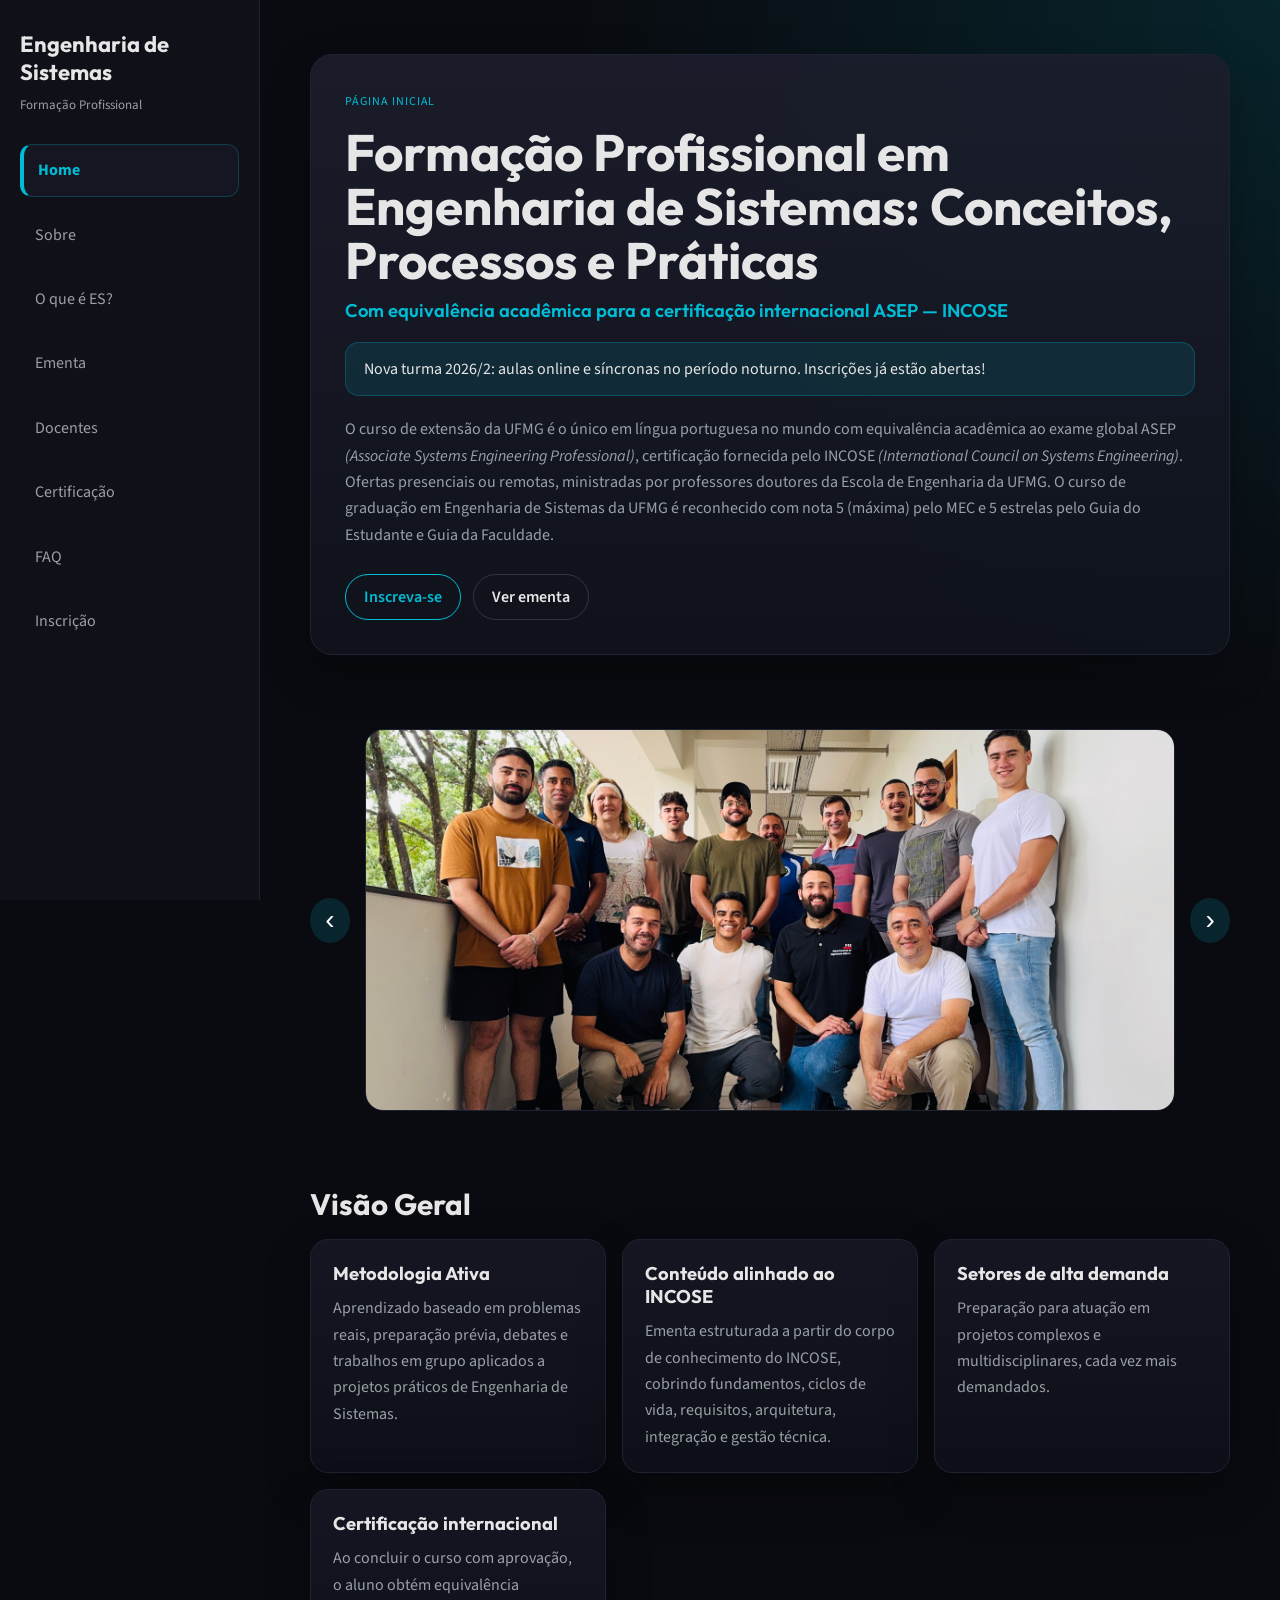
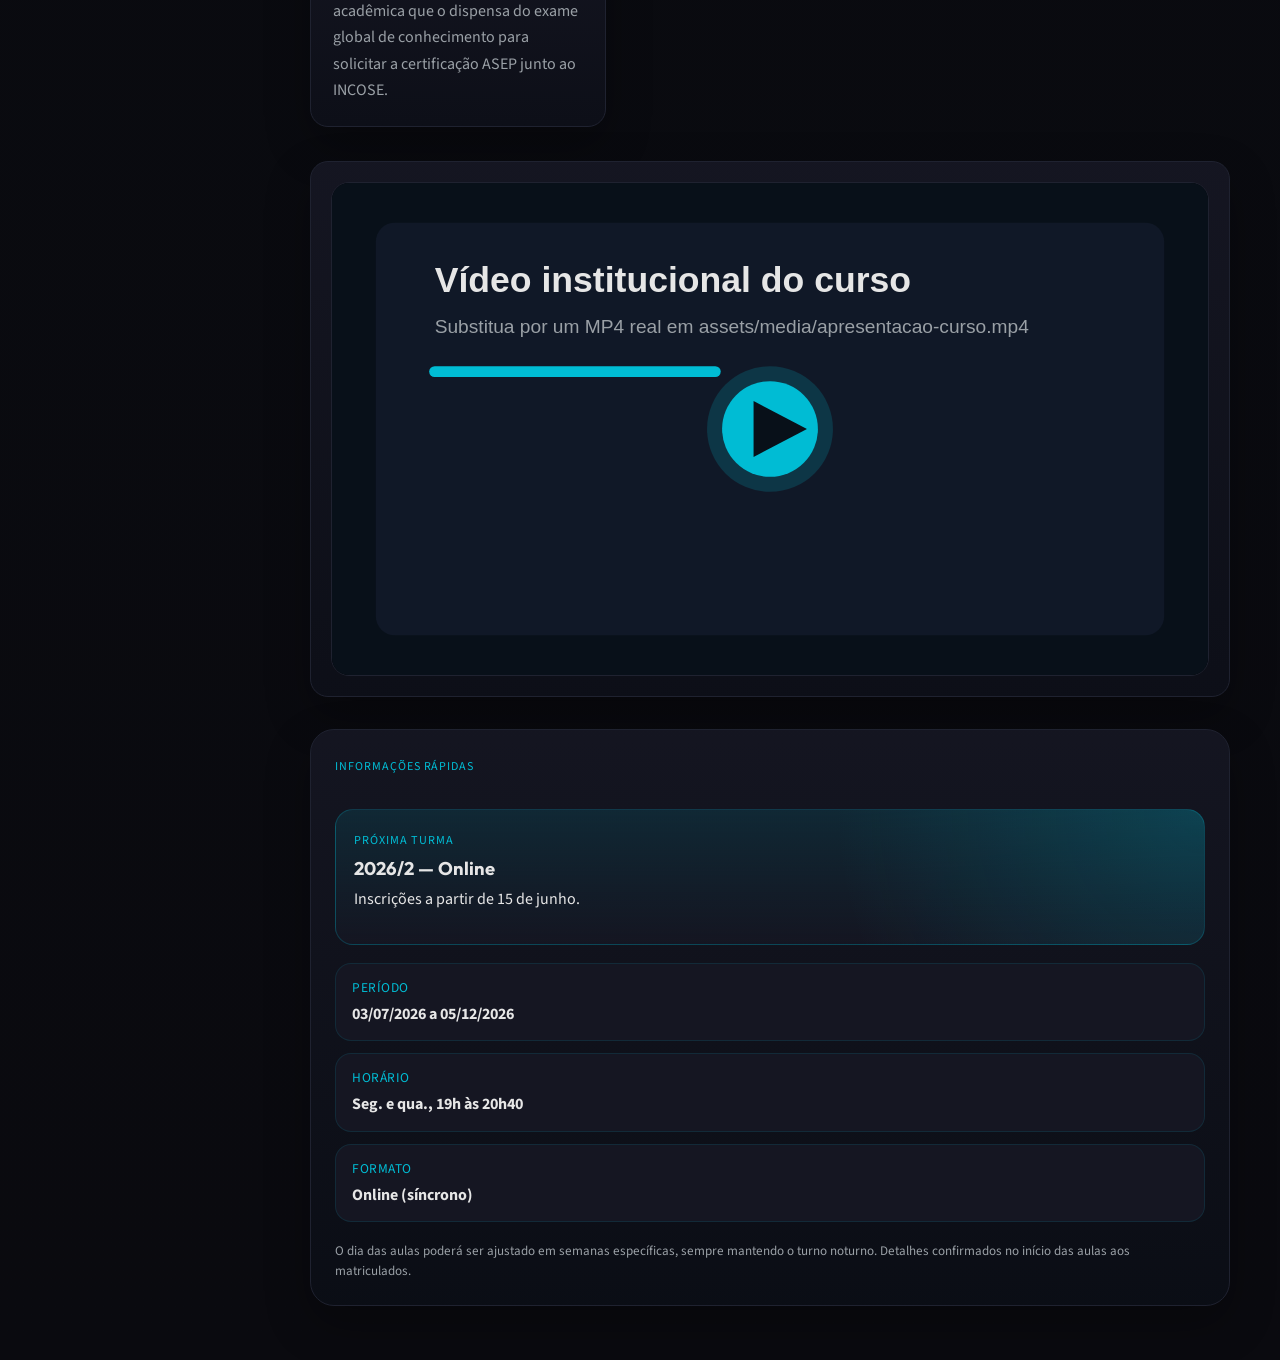
==== commit 72173868: "Abertura das inscrições" ====
--- a/index.html
+++ b/index.html
@@ -36,7 +36,7 @@
         <h3>Com equivalência acadêmica para a certificação internacional ASEP — INCOSE</h3>
 
         <div class="alert">
-          Nova turma 2026/2: aulas online e síncronas no período noturno. Inscrições a partir de 15 de junho.
+          Nova turma 2026/2: aulas online e síncronas no período noturno. Inscrições já estão abertas!
         </div>
 
         <p class="lead">
